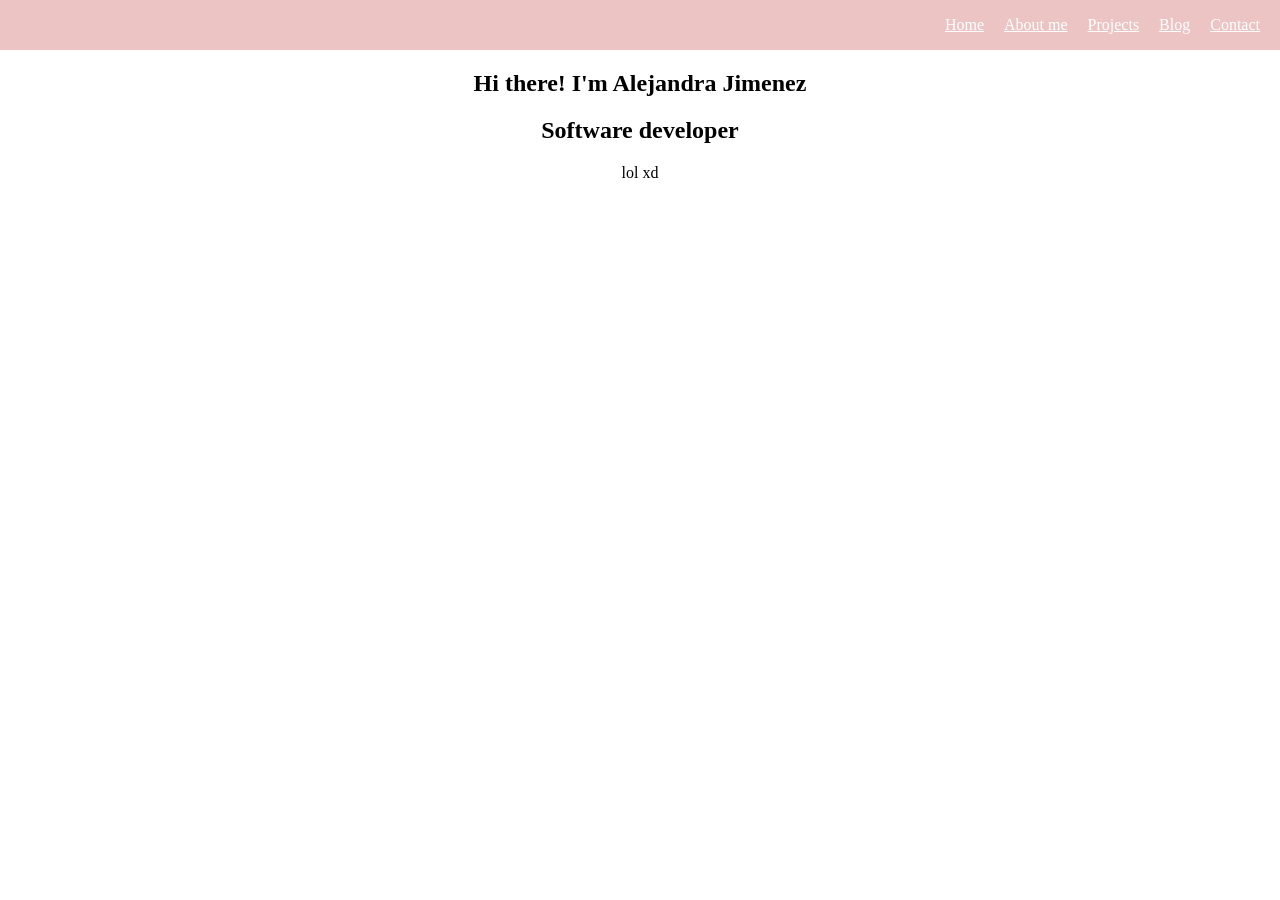
==== index.html @ 7ac29e8e "pets" ====
<!DOCTYPE html>
<html lang="es">
<head>
    <meta charset="UTF-8">
    <meta name="viewport" content="width=device-width, initial-scale=1.0">
    <title>porfafolio.ale</title>
    <link rel="stylesheet" href="style.css">
    

    
</head>
<body>
    <header>
        <img src="" alt="">
        
        <nav>
            <ul>
              <li><a href="">Home</a></li>
              <li><a href="">About me</a></li>
              <li><a href="">Projects</a></li>
              <li><a href="mascotas.html">Blog</a></li>
              <li><a href="">Contact</a></li>
              
            </ul>
        </nav>

    </header>
    <section id="Home" class="Home">
        <h1>Hi there! I'm Alejandra Jimenez</h1>
        <h2>Software developer</h2>
        <p>lol xd</p>
    </section>
</body>
</html>
---- style.css ----
body{
    margin: 0;
}

header {
    display: flex;
    justify-content: space-between;
    align-items: center;
    background-color: #ecc4c3;
    padding-left: 20px;
    padding-right: 20px;

}

ul {
    display: flex;
    justify-content: center;
    align-items: center;
    gap: 20px;
    list-style: none;
}

a{
    color: white;
}

.Home {
    text-align: center;
}
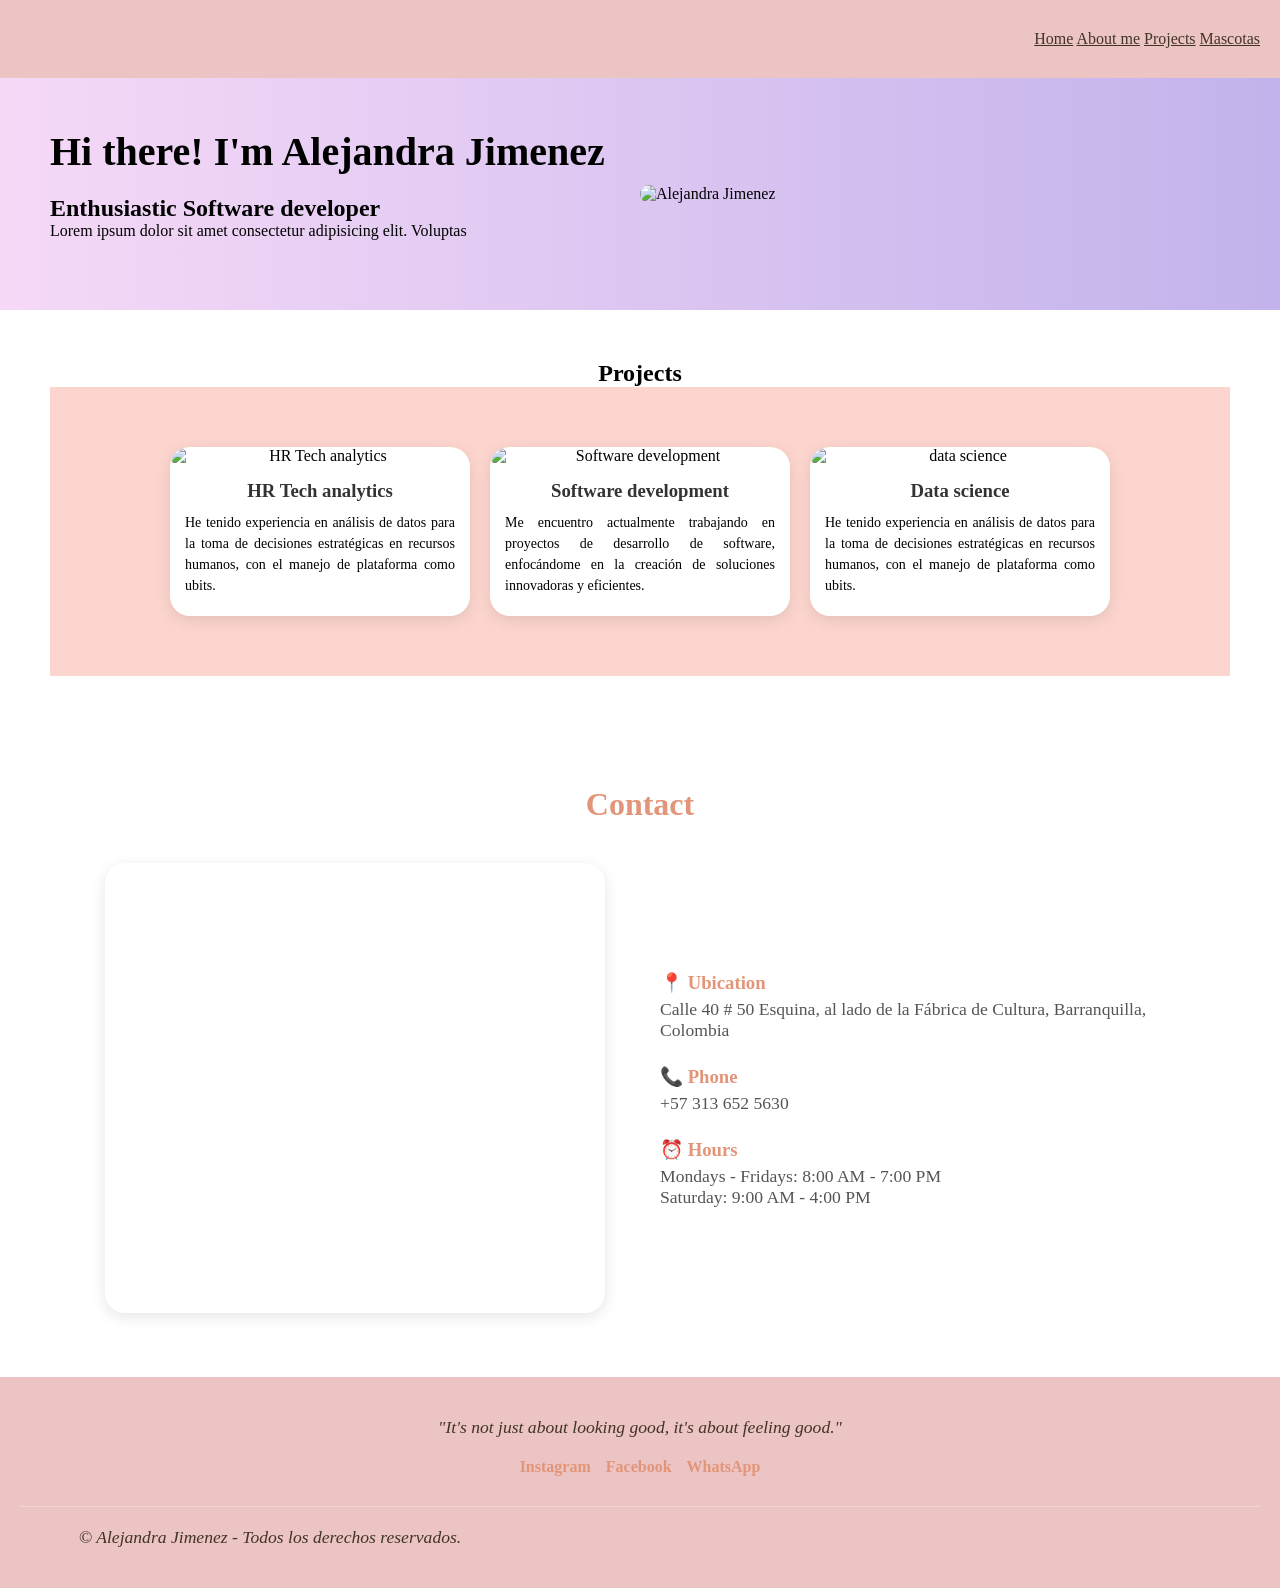
==== commit 06638d24: "up" ====
--- a/index.html
+++ b/index.html
@@ -1,35 +1,108 @@
-
-<!DOCTYPE html>
-<html lang="es">
-<head>
-    <meta charset="UTF-8">
-    <meta name="viewport" content="width=device-width, initial-scale=1.0">
-    <title>porfafolio.ale</title>
-    <link rel="stylesheet" href="style.css">
-    
-
-    
-</head>
-<body>
-    <header>
-        <img src="" alt="">
-        
-        <nav>
-            <ul>
-              <li><a href="">Home</a></li>
-              <li><a href="">About me</a></li>
-              <li><a href="">Projects</a></li>
-              <li><a href="mascotas.html">Blog</a></li>
-              <li><a href="">Contact</a></li>
-              
-            </ul>
-        </nav>
-
-    </header>
-    <section id="Home" class="Home">
-        <h1>Hi there! I'm Alejandra Jimenez</h1>
-        <h2>Software developer</h2>
-        <p>lol xd</p>
-    </section>
-</body>
-</html>
+
+<!DOCTYPE html>
+<html lang="es">
+<head>
+    <meta charset="UTF-8">
+    <meta name="viewport" content="width=device-width, initial-scale=1.0">
+    <title>porfafolio.ale</title>
+    <link rel="stylesheet" href="/assets/css/style.css">
+    
+
+    
+</head>
+<body>
+    <header>
+        <img src="" alt="">
+        
+        <nav>
+              <a href="#Home">Home</a>
+              <a href="#About-me">About me</a>
+              <a href="#projects">Projects</a>
+              <a href="pets.html">Mascotas</a>
+            
+        </nav>
+
+    </header>
+    <section id="About-me" class="about-me">
+
+        <div class="about-me-text">
+            <h1>Hi there! I'm Alejandra Jimenez</h1>
+            <h2>Enthusiastic Software developer</h2>
+            <p>Lorem ipsum dolor sit amet consectetur adipisicing elit. Voluptas</p>
+        </div>
+
+        <div class="about-me-img">
+            <img src="img/ale.png" alt="Alejandra Jimenez"> 
+        </div>
+
+    </section>
+
+    <section id="projects" class="projects">
+        <h2>Projects</h2>
+        
+        <div class="cards">
+                    <div class="card">
+                        <img src="" alt="HR Tech analytics">
+                        <h3>HR Tech analytics</h3>
+                        <p>He tenido experiencia en análisis de datos para la toma de decisiones estratégicas en recursos humanos, con el manejo de plataforma como ubits.</p>
+                    </div>
+
+                    <div class="card">
+                        <img src="" alt="Software development">
+                        <h3>Software development</h3>
+                        <p>Me encuentro actualmente trabajando en proyectos de desarrollo de software, enfocándome en la creación de soluciones innovadoras y eficientes.</p>
+                    </div> 
+
+                    <div class="card">
+                        <img src="" alt="data science">
+                        <h3>Data science</h3>
+                        <p>He tenido experiencia en análisis de datos para la toma de decisiones estratégicas en recursos humanos, con el manejo de plataforma como ubits.</p>
+                    </div>
+        </div>
+    </section>
+    <div id="contact"></div>   <!--Aqui hice trampa para que se me acomode -->
+<section  class="contact">
+    <h2>Contact</h2>
+
+    <div class="contact-container">
+        <div class="contact-map">
+            <iframe src="https://www.google.com/maps/embed?pb=!1m18!1m12!1m3!1d3916.6664539531953!2d-74.78323822495507!3d10.988529289173437!2m3!1f0!2f0!3f0!3m2!1i1024!2i768!4f13.1!3m3!1m2!1s0x8ef42d0025832995%3A0x6ee5ef55547f7da6!2sRiwi!5e0!3m2!1ses!2sco!4v1776638413397!5m2!1ses!2sco" 
+            width="500" height="450" style="border:0;" allowfullscreen="" loading="lazy" referrerpolicy="no-referrer-when-downgrade"></iframe> 
+                
+            </iframe>
+        </div>
+
+        <div class="contact-info">
+            <div class="info-item">
+                <h3>📍 Ubication</h3>
+                <p>Calle 40 # 50 Esquina, al lado de la Fábrica de Cultura, Barranquilla, Colombia</p>
+            </div>
+            <div class="info-item">
+                <h3>📞 Phone</h3>
+                <p>+57 313 652 5630</p>
+            </div>
+            <div class="info-item">
+                <h3>⏰ Hours</h3>
+                <p>Mondays - Fridays: 8:00 AM - 7:00 PM</p>
+                <p>Saturday: 9:00 AM - 4:00 PM</p>
+            </div>
+        </div>
+    </div>
+</section>
+     <footer>
+    <div class="footer-content">
+        <p>"It's not just about looking good, it's about feeling good."</p>
+        
+        <div class="social-links">
+            <a href="#">Instagram</a>
+            <a href="#">Facebook</a>
+            <a href="#">WhatsApp</a>
+        </div>
+        
+        <div class="copyright">
+            <p>&copy; Alejandra Jimenez - Todos los derechos reservados.</p>
+        </div>
+    </div>
+ </footer>                
+</body>
+</html>
--- a/assets/css/style.css
+++ b/assets/css/style.css
@@ -0,0 +1,207 @@
+*{
+    margin: 0;
+    padding: 0; 
+    
+}
+
+header {
+    display: flex;
+    justify-content: space-between;
+    align-items: center;
+    background-color: #ecc4c3;
+    padding: 30px 50px;
+    padding-left: 20px;
+    padding-right: 20px; 
+}
+
+  ul {
+    display: flex;
+    justify-content: center;
+    align-items: center;
+    gap: 20px;
+    list-style: none;
+  }
+   
+  a{
+    color: rgba(47, 37, 21, 0.901);
+}
+
+.about-me {
+  display: flex;
+  align-items: center;
+  justify-content: space-between;
+  padding:50px;
+  background: linear-gradient(to right, #f6d9f7,#c2b3ec );
+}
+
+/* TEXTO */
+.about-me-text {
+    width: 50%;
+}
+
+.about-me-text h1 {
+    font-size: 40px;
+    margin-bottom: 20px;
+}
+
+.about-me-text p {
+    margin-bottom: 20px;
+}
+
+.about-me-text button {
+    padding: 10px 20px;
+    background-color: #e29578;
+    border: none;
+    border-radius: 20px;
+    cursor: pointer;
+}
+
+/* IMAGEN */
+.about-me-img {
+    width: 50%;
+}
+
+.about-me-img img {
+    width: 100%;
+    border-radius: 10px;
+}
+
+/* a esta parte tengo que agregarle grid/*/
+.projects {
+    text-align: center;
+    padding: 50px;
+}
+
+/* CONTENEDOR */
+.cards {
+    display: flex;
+    justify-content: center;
+    gap: 20px;
+    flex-wrap: wrap;
+    background-color: #fcd5ce;
+    padding: 60px 20px; /* 60px arriba y abajo, 20px a los lados */
+}
+
+.card {
+    width: 300px;           /* Un ancho fijo para que todas sean iguales */
+    background-color: white; /* Esto hará que resalten sobre el fondo rosa */
+    border-radius: 20px;    /* Bordes redondeados */
+    overflow: hidden;       /* Para que la imagen no se salga de las esquinas redondeadas */
+    display: flex;
+    flex-direction: column; /* Alinea imagen, título y texto uno abajo del otro */
+    box-shadow: 0 4px 15px rgba(0,0,0,0.1); /* Sombra suave para dar profundidad */
+}
+
+/* IMAGEN */
+.card img {
+    width: 100%;
+    border-radius: 15px;
+}
+
+.card h3 {
+    padding: 15px 15px 0 15px; /* Espacio alrededor del título */
+    text-align: center;
+    color: #333;
+}
+
+.card p {
+    padding: 10px 15px 20px 15px; /* Espacio alrededor del párrafo */
+    text-align: justify;  /* O center, como prefieras */
+    font-size: 14px;
+    line-height: 1.5;     /* Separa un poco las líneas de texto para que sea fácil de leer */
+}
+/* a esta parte tengo que agregarle grid/*/
+.contact {
+    padding: 60px 20px;
+    text-align: center;
+    background-color: #fff; /* Fondo blanco para contrastar con el rosa de servicios */
+}
+
+.contact h2 {
+    margin-bottom: 40px;
+    font-size: 32px;
+    color: #e29578;
+}
+
+.contact-container {
+    display: flex;
+    flex-wrap: wrap; /* Importante para que en móvil se pongan uno abajo del otro */
+    gap: 40px;
+    justify-content: center;
+    max-width: 1100px;
+    margin: 0 auto; /* Centra todo el bloque en la pantalla */
+}
+
+.contact-map {
+    flex: 1; /* Toma el 50% del espacio si hay espacio suficiente */
+    min-width: 300px; 
+}
+
+.contact-map iframe {
+    border-radius: 20px;
+    box-shadow: 0 4px 15px rgba(0,0,0,0.1);
+}
+
+.contact-info {
+    flex: 1;
+    min-width: 300px;
+    text-align: left; /* La info se lee mejor alineada a la izquierda */
+    display: flex;
+    flex-direction: column;
+    justify-content: center;
+    gap: 25px;
+}
+
+.info-item h3 {
+    color: #e29578;
+    margin-bottom: 5px;
+}
+
+.info-item p {
+    color: #555;
+    font-size: 1.1rem;
+}
+
+footer {
+    background-color: #ecc4c3; /* El color rosa que usaste en el header */
+    color: rgba(47, 37, 21, 0.9);
+    padding: 40px 20px;
+    text-align: center;
+}
+
+.footer-content {
+    display: flex;
+    flex-direction: column; /* Alinea los elementos uno debajo de otro */
+    align-items: center;    /* Los centra horizontalmente */
+    gap: 20px;              /* Espacio uniforme entre los bloques */
+}
+
+.footer-content p {
+    font-style: italic;
+    font-size: 1.1rem;
+    max-width: 500px;
+}
+
+.social-links {
+    display: flex;
+    gap: 15px;
+}
+
+.social-links a {
+    text-decoration: none;
+    color: #e29578;
+    font-weight: bold;
+    transition: 0.3s;
+}
+
+.social-links a:hover {
+    color: white; /* Efecto interactivo al pasar el mouse */
+}
+
+.copyright {
+    margin-top: 10px;
+    font-size: 0.8rem;
+    border-top: 1px solid rgba(255, 255, 255, 0.3); /* Una línea divisoria sutil */
+    padding-top: 20px;
+    width: 100%;
+}
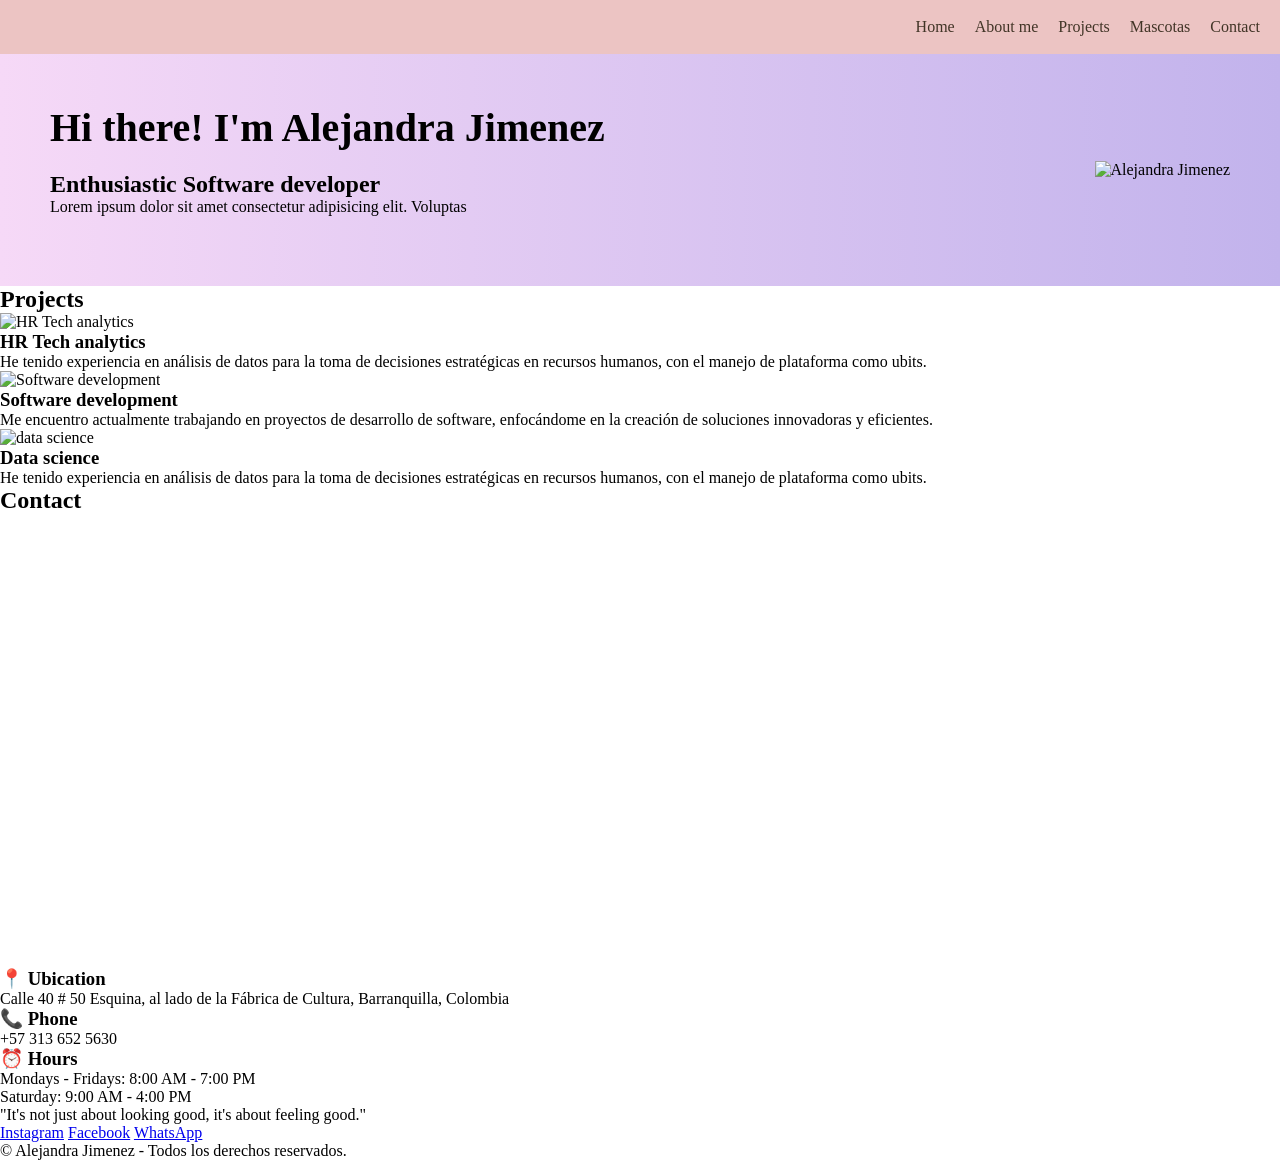
==== commit af7ab760: "organizacion de sass" ====
--- a/index.html
+++ b/index.html
@@ -15,10 +15,24 @@
         <img src="" alt="">
         
         <nav>
-              <a href="#Home">Home</a>
-              <a href="#About-me">About me</a>
-              <a href="#projects">Projects</a>
-              <a href="pets.html">Mascotas</a>
+            <ul>
+                <li>
+                    <a href="#Home">Home</a>
+                </li>
+                <li>
+                     <a href="#About-me">About me</a>
+                </li>
+                <li>
+                      <a href="#projects">Projects</a>
+                </li>
+                <li>
+                    <a href="pets.html">Mascotas</a> 
+                </li>
+                <li>
+                     <a href="#contact">Contact</a>
+                </li>
+            </ul>
+             
             
         </nav>
 
@@ -60,6 +74,7 @@
                     </div>
         </div>
     </section>
+    
     <div id="contact"></div>   <!--Aqui hice trampa para que se me acomode -->
 <section  class="contact">
     <h2>Contact</h2>
--- a/assets/css/style.css
+++ b/assets/css/style.css
@@ -1,207 +1,53 @@
-*{
-    margin: 0;
-    padding: 0; 
-    
-}
-
-header {
-    display: flex;
-    justify-content: space-between;
-    align-items: center;
-    background-color: #ecc4c3;
-    padding: 30px 50px;
-    padding-left: 20px;
-    padding-right: 20px; 
-}
-
-  ul {
-    display: flex;
-    justify-content: center;
-    align-items: center;
-    gap: 20px;
-    list-style: none;
-  }
-   
-  a{
-    color: rgba(47, 37, 21, 0.901);
-}
-
-.about-me {
-  display: flex;
-  align-items: center;
-  justify-content: space-between;
-  padding:50px;
-  background: linear-gradient(to right, #f6d9f7,#c2b3ec );
-}
-
-/* TEXTO */
-.about-me-text {
-    width: 50%;
-}
-
-.about-me-text h1 {
-    font-size: 40px;
-    margin-bottom: 20px;
-}
-
-.about-me-text p {
-    margin-bottom: 20px;
-}
-
-.about-me-text button {
-    padding: 10px 20px;
-    background-color: #e29578;
-    border: none;
-    border-radius: 20px;
-    cursor: pointer;
-}
-
-/* IMAGEN */
-.about-me-img {
-    width: 50%;
-}
-
-.about-me-img img {
-    width: 100%;
-    border-radius: 10px;
-}
-
-/* a esta parte tengo que agregarle grid/*/
-.projects {
-    text-align: center;
-    padding: 50px;
-}
-
-/* CONTENEDOR */
-.cards {
-    display: flex;
-    justify-content: center;
-    gap: 20px;
-    flex-wrap: wrap;
-    background-color: #fcd5ce;
-    padding: 60px 20px; /* 60px arriba y abajo, 20px a los lados */
-}
-
-.card {
-    width: 300px;           /* Un ancho fijo para que todas sean iguales */
-    background-color: white; /* Esto hará que resalten sobre el fondo rosa */
-    border-radius: 20px;    /* Bordes redondeados */
-    overflow: hidden;       /* Para que la imagen no se salga de las esquinas redondeadas */
-    display: flex;
-    flex-direction: column; /* Alinea imagen, título y texto uno abajo del otro */
-    box-shadow: 0 4px 15px rgba(0,0,0,0.1); /* Sombra suave para dar profundidad */
-}
-
-/* IMAGEN */
-.card img {
-    width: 100%;
-    border-radius: 15px;
-}
-
-.card h3 {
-    padding: 15px 15px 0 15px; /* Espacio alrededor del título */
-    text-align: center;
-    color: #333;
-}
-
-.card p {
-    padding: 10px 15px 20px 15px; /* Espacio alrededor del párrafo */
-    text-align: justify;  /* O center, como prefieras */
-    font-size: 14px;
-    line-height: 1.5;     /* Separa un poco las líneas de texto para que sea fácil de leer */
-}
-/* a esta parte tengo que agregarle grid/*/
-.contact {
-    padding: 60px 20px;
-    text-align: center;
-    background-color: #fff; /* Fondo blanco para contrastar con el rosa de servicios */
-}
-
-.contact h2 {
-    margin-bottom: 40px;
-    font-size: 32px;
-    color: #e29578;
-}
-
-.contact-container {
-    display: flex;
-    flex-wrap: wrap; /* Importante para que en móvil se pongan uno abajo del otro */
-    gap: 40px;
-    justify-content: center;
-    max-width: 1100px;
-    margin: 0 auto; /* Centra todo el bloque en la pantalla */
-}
-
-.contact-map {
-    flex: 1; /* Toma el 50% del espacio si hay espacio suficiente */
-    min-width: 300px; 
-}
-
-.contact-map iframe {
-    border-radius: 20px;
-    box-shadow: 0 4px 15px rgba(0,0,0,0.1);
-}
-
-.contact-info {
-    flex: 1;
-    min-width: 300px;
-    text-align: left; /* La info se lee mejor alineada a la izquierda */
-    display: flex;
-    flex-direction: column;
-    justify-content: center;
-    gap: 25px;
-}
-
-.info-item h3 {
-    color: #e29578;
-    margin-bottom: 5px;
-}
-
-.info-item p {
-    color: #555;
-    font-size: 1.1rem;
-}
-
-footer {
-    background-color: #ecc4c3; /* El color rosa que usaste en el header */
-    color: rgba(47, 37, 21, 0.9);
-    padding: 40px 20px;
-    text-align: center;
-}
-
-.footer-content {
-    display: flex;
-    flex-direction: column; /* Alinea los elementos uno debajo de otro */
-    align-items: center;    /* Los centra horizontalmente */
-    gap: 20px;              /* Espacio uniforme entre los bloques */
-}
-
-.footer-content p {
-    font-style: italic;
-    font-size: 1.1rem;
-    max-width: 500px;
-}
-
-.social-links {
-    display: flex;
-    gap: 15px;
-}
-
-.social-links a {
-    text-decoration: none;
-    color: #e29578;
-    font-weight: bold;
-    transition: 0.3s;
-}
-
-.social-links a:hover {
-    color: white; /* Efecto interactivo al pasar el mouse */
-}
-
-.copyright {
-    margin-top: 10px;
-    font-size: 0.8rem;
-    border-top: 1px solid rgba(255, 255, 255, 0.3); /* Una línea divisoria sutil */
-    padding-top: 20px;
-    width: 100%;
-}+@charset "UTF-8";
+* {
+  margin: 0;
+  padding: 0;
+  box-sizing: border-box;
+  /*El controla el calculo del tamaño general de los elementos*/
+}
+
+header {
+  display: flex;
+  align-items: center;
+  background-color: #ecc4c3;
+  padding-left: 20px;
+  padding-right: 20px;
+  justify-content: space-between;
+  height: 6dvh;
+}
+header .header-image {
+  width: 100px;
+  height: 100px;
+  border-radius: 50%;
+  overflow: hidden;
+}
+header ul {
+  display: flex;
+  align-items: center;
+  gap: 20px;
+  list-style: none;
+}
+header a {
+  text-decoration: none;
+  color: rgba(47, 37, 21, 0.901);
+}
+
+.about-me {
+  display: flex;
+  align-items: center;
+  justify-content: space-between;
+  padding: 50px;
+  background: linear-gradient(to right, #f6d9f7, #c2b3ec);
+}
+.about-me .about-me-text {
+  width: 50%;
+}
+.about-me .about-me-text h1 {
+  font-size: 40px;
+  margin-bottom: 20px;
+}
+.about-me .about-me-text p {
+  margin-bottom: 20px;
+}
+
+/*# sourceMappingURL=style.css.map */
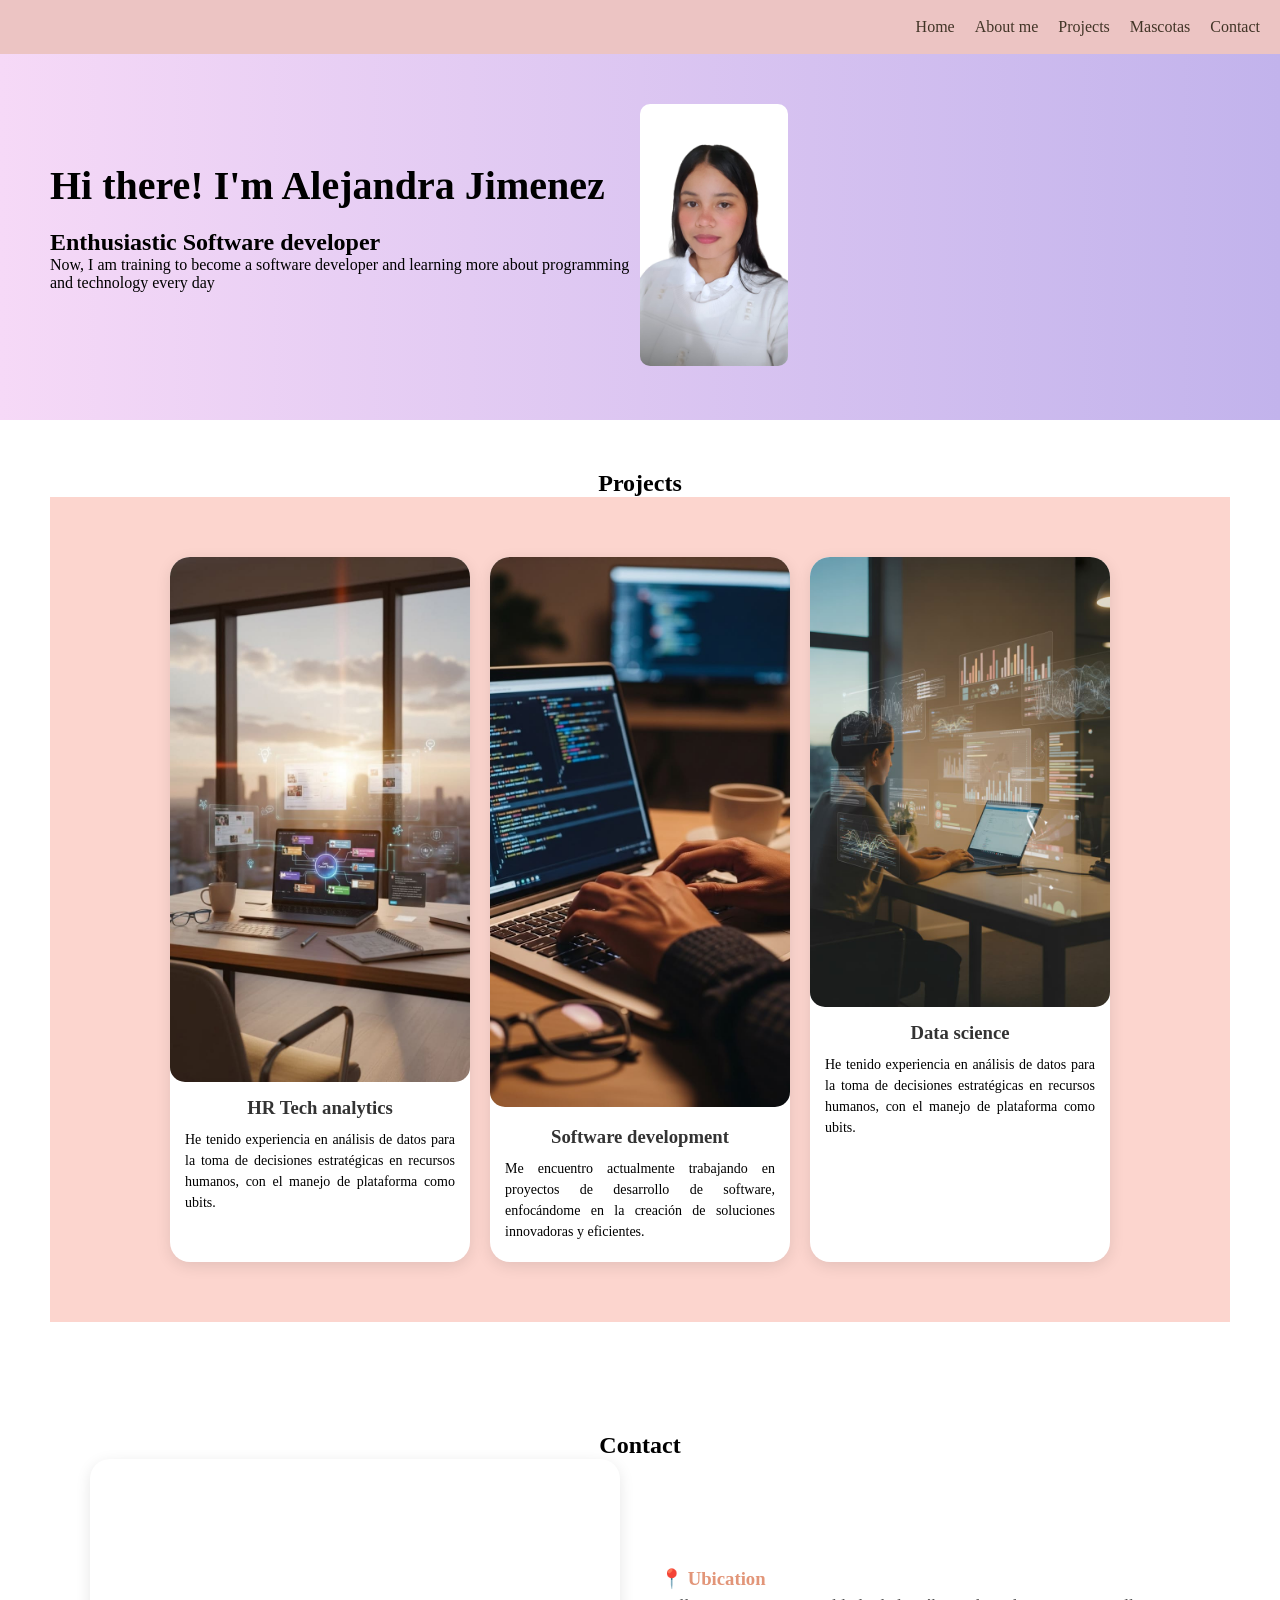
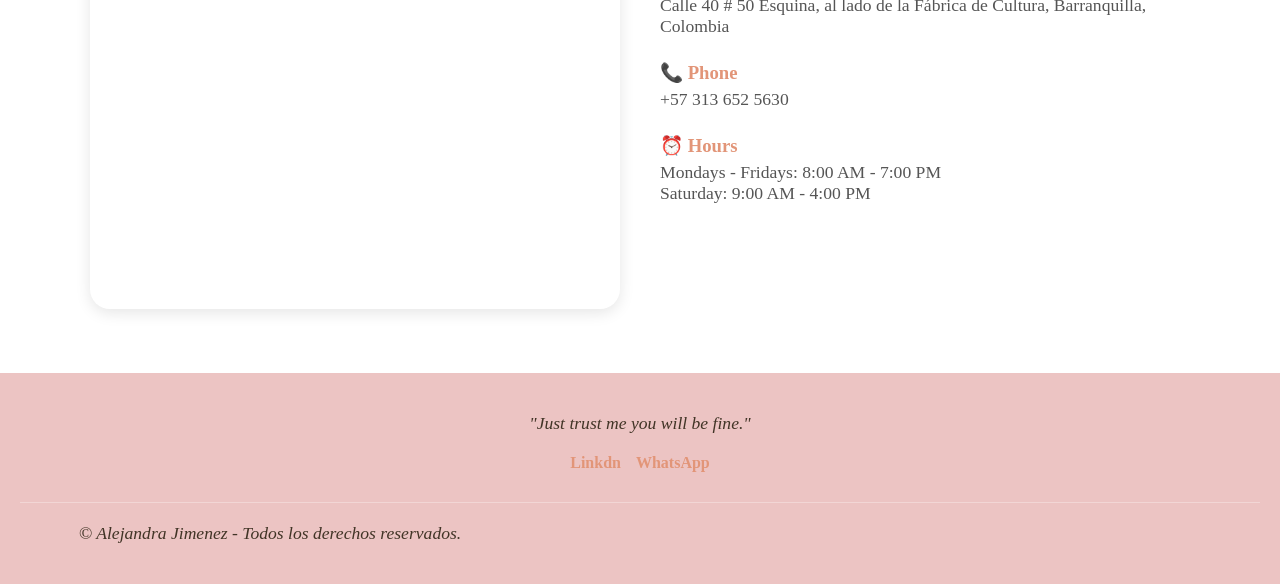
==== commit eb2ba342: "subir" ====
--- a/index.html
+++ b/index.html
@@ -13,8 +13,11 @@
 <body>
     <header>
         <img src="" alt="">
+         <div>
+            <button class="boton-menu" onclick="Desplegar()">≡</button>
+        </div>
         
-        <nav>
+        <nav class="links">
             <ul>
                 <li>
                     <a href="#Home">Home</a>
@@ -42,11 +45,11 @@
         <div class="about-me-text">
             <h1>Hi there! I'm Alejandra Jimenez</h1>
             <h2>Enthusiastic Software developer</h2>
-            <p>Lorem ipsum dolor sit amet consectetur adipisicing elit. Voluptas</p>
+            <p>Now, I am training to become a software developer and learning more about programming and technology every day</p>
         </div>
 
         <div class="about-me-img">
-            <img src="img/ale.png" alt="Alejandra Jimenez"> 
+            <img src="images/ale.jpeg" alt="Alejandra Jimenez"> 
         </div>
 
     </section>
@@ -56,19 +59,19 @@
         
         <div class="cards">
                     <div class="card">
-                        <img src="" alt="HR Tech analytics">
+                        <img src="images/hr-tech.jpeg" alt="HR Tech analytics">
                         <h3>HR Tech analytics</h3>
                         <p>He tenido experiencia en análisis de datos para la toma de decisiones estratégicas en recursos humanos, con el manejo de plataforma como ubits.</p>
                     </div>
 
                     <div class="card">
-                        <img src="" alt="Software development">
+                        <a href="https://github.com/aleejmnez" target="_blank"><img src="images/soft-dev2.jpeg" alt="Software development"></a>
                         <h3>Software development</h3>
                         <p>Me encuentro actualmente trabajando en proyectos de desarrollo de software, enfocándome en la creación de soluciones innovadoras y eficientes.</p>
                     </div> 
 
                     <div class="card">
-                        <img src="" alt="data science">
+                        <img src="images/data-science.jpeg" alt="data science">
                         <h3>Data science</h3>
                         <p>He tenido experiencia en análisis de datos para la toma de decisiones estratégicas en recursos humanos, con el manejo de plataforma como ubits.</p>
                     </div>
@@ -106,11 +109,10 @@
 </section>
      <footer>
     <div class="footer-content">
-        <p>"It's not just about looking good, it's about feeling good."</p>
+        <p>"Just trust me you will be fine."</p>
         
         <div class="social-links">
-            <a href="#">Instagram</a>
-            <a href="#">Facebook</a>
+            <a href="#">Linkdn</a>
             <a href="#">WhatsApp</a>
         </div>
         
@@ -118,6 +120,7 @@
             <p>&copy; Alejandra Jimenez - Todos los derechos reservados.</p>
         </div>
     </div>
- </footer>                
+ </footer>   
+<script src="/assets/js/script.js"></script>             
 </body>
 </html>
--- a/assets/css/style.css
+++ b/assets/css/style.css
@@ -6,6 +6,7 @@
   /*El controla el calculo del tamaño general de los elementos*/
 }
 
+/*aqui agrego toda la sesion de estilos del header*/
 header {
   display: flex;
   align-items: center;
@@ -14,6 +15,45 @@
   padding-right: 20px;
   justify-content: space-between;
   height: 6dvh;
+  /*propiedades del movil cuando este en mobile */
+}
+header .boton-menu {
+  display: none;
+  background-color: #ecc4c3;
+  color: white;
+  padding: 15px 20px;
+  border-radius: 5px;
+  transition: background-color 0.3s ease;
+}
+header .boton-menu:hover {
+  background-color: #ecc4c3 186, 24, 236;
+}
+header {
+  /*cuando el media query cumpla con las condiciones se despliega el boton de menu */
+}
+@media (max-width: 590px), (min-width: 591px) and (max-width: 991.98px) {
+  header .boton-menu {
+    display: block;
+  }
+  header nav {
+    /*Propiedades exclusivas para el menu hamburguesa*/
+    top: 100px;
+    right: 20px;
+    position: absolute;
+    background-color: #ecc4c3;
+    display: none;
+    /*Aqui se activa (o sea propiedades especificas)*/
+  }
+  header nav.active {
+    display: flex;
+    flex-direction: column;
+  }
+  header nav.active a {
+    color: white;
+  }
+}
+header {
+  /*Sesion de la imagen del header*/
 }
 header .header-image {
   width: 100px;
@@ -32,6 +72,7 @@
   color: rgba(47, 37, 21, 0.901);
 }
 
+/*sesion de about me*/
 .about-me {
   display: flex;
   align-items: center;
@@ -49,5 +90,227 @@
 .about-me .about-me-text p {
   margin-bottom: 20px;
 }
+.about-me .about-me-text button {
+  padding: 10px 20px;
+  background-color: #e29578;
+  border: none;
+  border-radius: 20px;
+  cursor: pointer;
+}
+.about-me {
+  /* imagen */
+}
+.about-me .about-me-img {
+  width: 50%;
+}
+.about-me .about-me-img img {
+  width: 25%;
+  border-radius: 10px;
+}
+
+/* sesion de projectos*/
+.projects {
+  text-align: center;
+  padding: 50px;
+}
+
+.cards {
+  display: flex;
+  justify-content: center;
+  gap: 20px;
+  flex-wrap: wrap;
+  background-color: #fcd5ce;
+  padding: 60px 20px;
+  /* 60px arriba y abajo 20px a los lados   */
+}
+.cards .card {
+  width: 300px;
+  background-color: white;
+  /* fondo de las cards */
+  border-radius: 20px;
+  /* bordes redondeados de cada cards */
+  overflow: hidden;
+  /* para que las imagen no se salga de las esquinas redondeadas*/
+  display: flex;
+  flex-direction: column;
+  /* alinea imagen, titulo y texto uno bajo el otro */
+  box-shadow: 0 4px 15px rgba(0, 0, 0, 0.1);
+  /* sombra suave para dar profundida a cada cards*/
+}
+.cards .card img {
+  width: 100%;
+  border-radius: 15px;
+}
+.cards .card h3 {
+  padding: 15px 15px 0 15px;
+  /* Espacio alrededor del titulo*/
+  text-align: center;
+  color: #333;
+}
+.cards .card p {
+  padding: 10px 15px 20px 15px;
+  /* espacio alrededor del parrafo*/
+  text-align: justify;
+  font-size: 14px;
+  line-height: 1.5;
+  /* separa un poco las lineas de texto para que sea facil de leer*/
+}
+
+/* sesiom de contacto*/
+.contact {
+  padding: 60px 20px;
+  text-align: center;
+  background-color: #fff;
+  /* Fondo blanco para contrastar con el rosa de servicios */
+}
+.contact .h2 {
+  margin-bottom: 40px;
+  font-size: 32px;
+  color: #e29578;
+}
+.contact .contact-container {
+  display: flex;
+  flex-wrap: wrap;
+  /* importante para que en movil se ponga uno debajo del otro*/
+  gap: 40px;
+  justify-content: center;
+  max-width: 1100px;
+  margin: 0 auto;
+  /* centra todo el bloque en la pantalla*/
+}
+.contact .contact-map {
+  flex: 1;
+  /* Toma el 50% del espacio si hay espacio suficiente*/
+  min-width: 300px;
+}
+.contact .contact-map iframe {
+  width: 100%;
+  border-radius: 20px;
+  box-shadow: 0 4px 15px rgba(0, 0, 0, 0.1);
+}
+.contact .contact-info {
+  flex: 1;
+  min-width: 300px;
+  text-align: left;
+  /* la info se lee mejor alineada en la izquierda*/
+  display: flex;
+  flex-direction: column;
+  justify-content: center;
+  gap: 25px;
+}
+.contact .info-item h3 {
+  color: #e29578;
+  margin-bottom: 5px;
+}
+.contact .info-item p {
+  color: #555;
+  font-size: 1.1rem;
+}
+
+footer {
+  background-color: #ecc4c3;
+  /* El color rosa que usaste en el header */
+  color: rgba(47, 37, 21, 0.9);
+  padding: 40px 20px;
+  text-align: center;
+}
+footer .footer-content {
+  display: flex;
+  flex-direction: column;
+  /* Alinea los elementos uno debajo de otro */
+  align-items: center;
+  /* Los centra horizontalmente */
+  gap: 20px;
+  /* Espacio uniforme entre los bloques */
+}
+footer .footer-content p {
+  font-style: italic;
+  font-size: 1.1rem;
+  max-width: 500px;
+}
+footer .social-links {
+  display: flex;
+  gap: 15px;
+}
+footer .social-links a {
+  text-decoration: none;
+  color: #e29578;
+  font-weight: bold;
+  transition: 0.3s;
+}
+footer .social-links a:hover {
+  color: white;
+  /* Efecto interactivo al pasar el mouse */
+}
+footer .copyright {
+  margin-top: 10px;
+  font-size: 0.8rem;
+  border-top: 1px solid rgba(255, 255, 255, 0.3);
+  /* Una línea divisoria sutil */
+  padding-top: 20px;
+  width: 100%;
+}
+
+/*media query movile*/
+@media (max-width: 575.98px) {
+  header {
+    flex-direction: column;
+    text-align: center;
+    gap: 10px;
+    height: auto;
+  }
+  header ul {
+    flex-direction: column;
+    gap: 10px;
+  }
+  header .header-image {
+    width: 70px;
+    height: 70px;
+  }
+  .about-me {
+    flex-direction: column;
+    text-align: center;
+    padding: 30px 20px;
+  }
+  .about-me .about-me-text,
+  .about-me .about-me-img {
+    width: 100%;
+  }
+  .about-me .about-me-img img {
+    width: 60%;
+  }
+  .cards {
+    padding: 20px 10px;
+  }
+  .cards .card {
+    width: 100%;
+    /*  1 por fila */
+  }
+}
+/*media query tablets*/
+@media (min-width: 768px) and (max-width: 991.98px) {
+  .about-me {
+    flex-direction: column;
+    text-align: center;
+  }
+  .about-me .about-me-text,
+  .about-me .about-me-img {
+    width: 100%;
+  }
+  .cards {
+    padding: 40px 20px;
+  }
+  .cards .card {
+    width: 45%;
+    /* 2 por fila */
+  }
+}
+/*media query desktop*/
+@media (min-width: 992px) and (max-width: 1199.98px) {
+  .cards .card {
+    width: 30%;
+    /* 3 por fila */
+  }
+}
 
 /*# sourceMappingURL=style.css.map */
